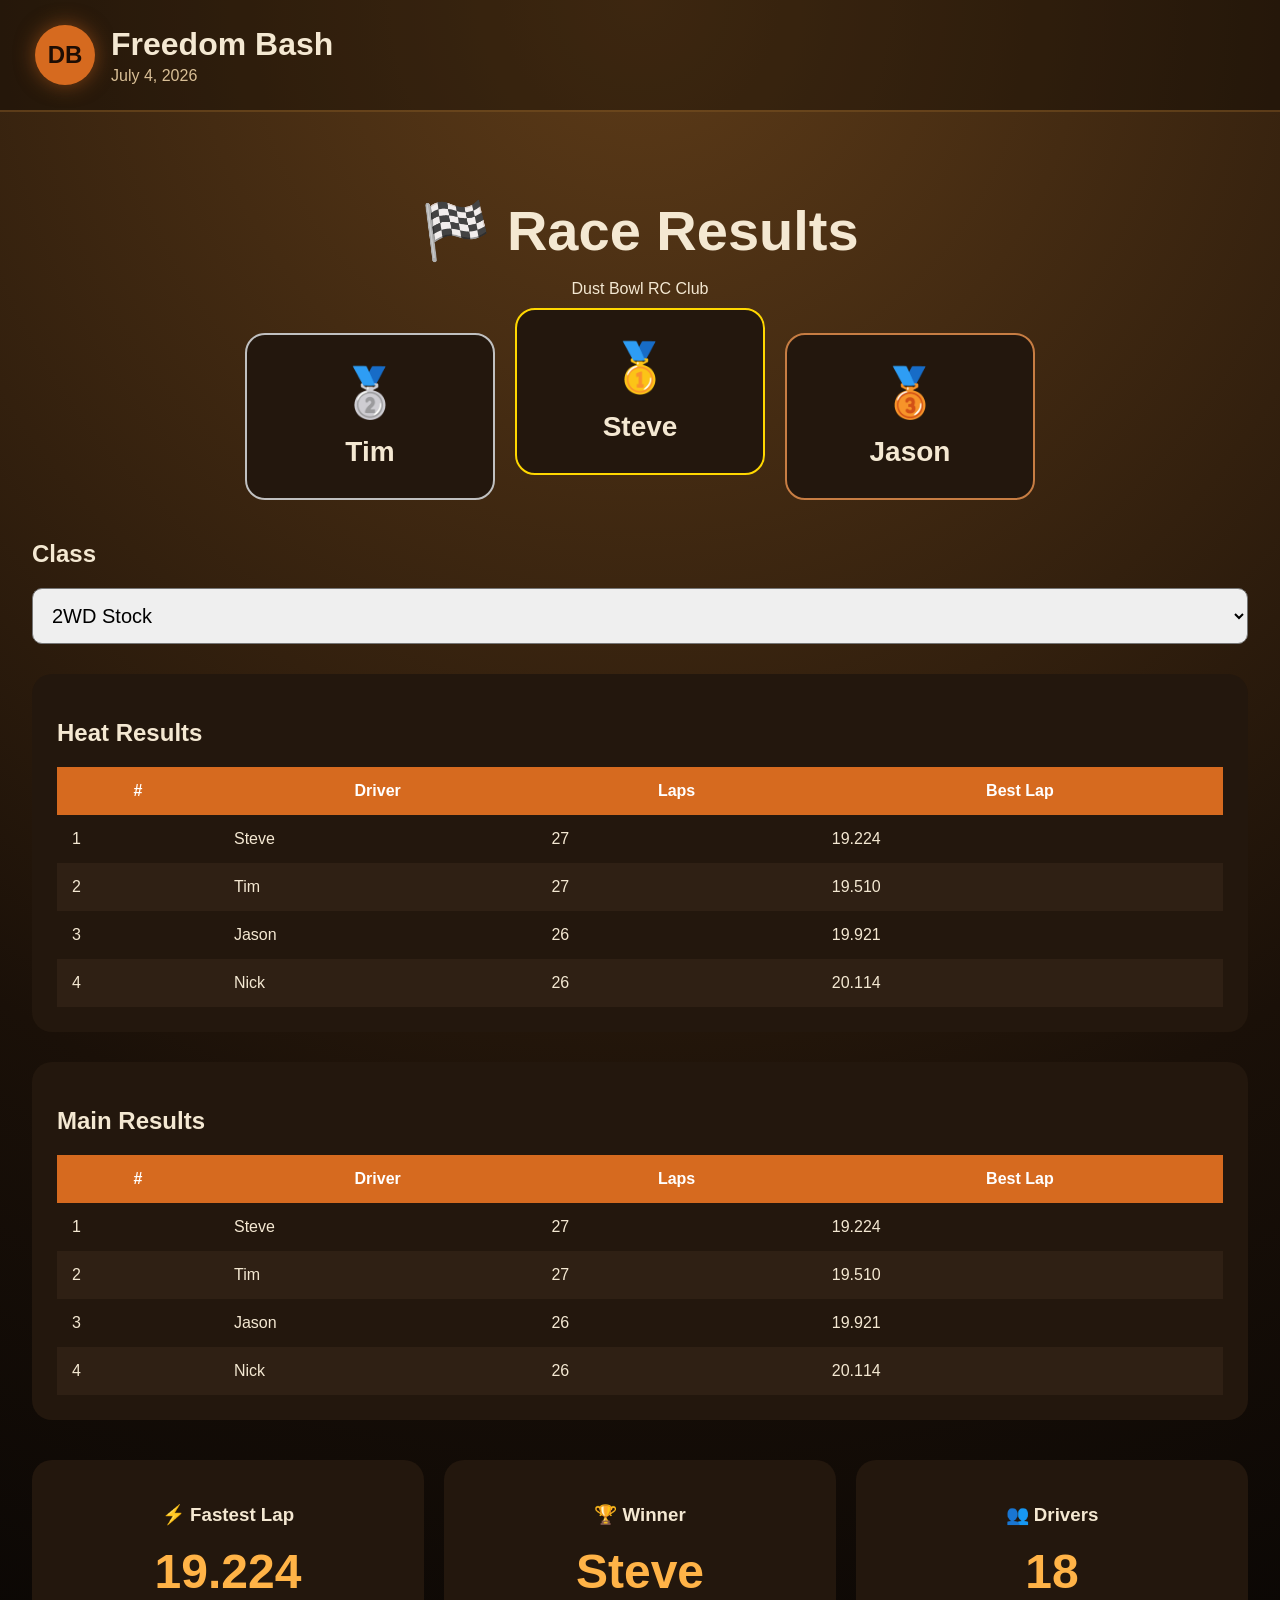
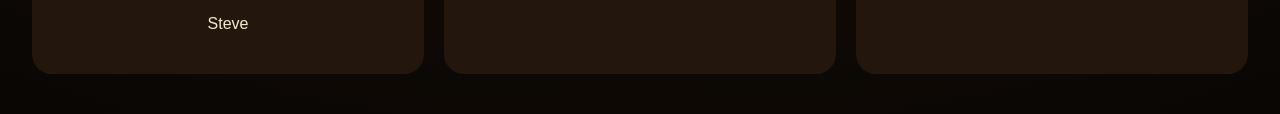
==== raceday.html @ 5daf16a6 "Add project files." ====
﻿<!DOCTYPE html>
<html lang="en">

<head>

    <meta charset="UTF-8">
    <meta name="viewport" content="width=device-width, initial-scale=1.0">

    <title>Dust Bowl RC - Race Day</title>

    <link rel="stylesheet" href="styles/main.css">
    <link rel="stylesheet" href="styles/header.css">
    <link rel="stylesheet" href="styles/raceday.css">

</head>

<body>

    <header class="site-header">

        <div class="logo-area">

            <div class="logo-mark">DB</div>

            <div>
                <h1 id="raceTitle">Freedom Bash</h1>
                <p id="raceDate">July 4, 2026</p>
            </div>

        </div>

    </header>

    <main class="page">

        <section class="hero">

            <h2>🏁 Race Results</h2>

            <p id="raceDescription">
                Dust Bowl RC Club
            </p>

        </section>

        <section class="podium">

            <div class="podium-card second">
                <div class="place">🥈</div>
                <div class="driver" id="secondPlace">Loading...</div>
            </div>

            <div class="podium-card first">
                <div class="place">🥇</div>
                <div class="driver" id="firstPlace">Loading...</div>
            </div>

            <div class="podium-card third">
                <div class="place">🥉</div>
                <div class="driver" id="thirdPlace">Loading...</div>
            </div>

        </section>

        <section class="classSelector">

            <h2>Class</h2>

            <select id="classSelect">
            </select>

        </section>

        <section class="resultsCard">

            <h2>Heat Results</h2>

            <table id="heatTable">

                <thead>

                    <tr>

                        <th>#</th>
                        <th>Driver</th>
                        <th>Laps</th>
                        <th>Best Lap</th>

                    </tr>

                </thead>

                <tbody>
                </tbody>

            </table>

        </section>

        <section class="resultsCard">

            <h2>Main Results</h2>

            <table id="mainTable">

                <thead>

                    <tr>

                        <th>#</th>
                        <th>Driver</th>
                        <th>Laps</th>
                        <th>Best Lap</th>

                    </tr>

                </thead>

                <tbody>
                </tbody>

            </table>

        </section>

        <section class="stats">

            <div class="statCard">

                <h3>⚡ Fastest Lap</h3>

                <h1 id="fastLap">
                    --
                </h1>

                <p id="fastDriver">
                    --
                </p>

            </div>

            <div class="statCard">

                <h3>🏆 Winner</h3>

                <h1 id="winner">
                    --
                </h1>

            </div>

            <div class="statCard">

                <h3>👥 Drivers</h3>

                <h1 id="driverCount">
                    0
                </h1>

            </div>

        </section>

    </main>

    <script src="js/raceday.js"></script>

</body>

</html>
---- styles/main.css ----
*{box-sizing:border-box}
body{
margin:0;
font-family:Segoe UI,Arial,sans-serif;
background:radial-gradient(circle at top,#5d3b18,#1a1008 65%,#090604);
color:#f4e8d2;
min-height:100vh;
}
button,select{font:inherit;}
---- styles/header.css ----
.site-header{
padding:25px 35px;
background:rgba(0,0,0,.35);
border-bottom:2px solid rgba(255,170,70,.25);
}
.logo-area{display:flex;align-items:center;gap:16px;}
.logo-mark{
width:60px;height:60px;border-radius:50%;
display:grid;place-items:center;
font-size:24px;font-weight:bold;
background:#d66a1f;color:#1d0d04;
box-shadow:0 0 20px rgba(214,106,31,.5);
}
h1{margin:0;}
.site-header p{margin:4px 0 0;color:#d9bf96;}
---- styles/raceday.css ----
.page {
    width: min(1300px,95%);
    margin: auto;
    padding: 40px 0;
}

.hero {
    text-align: center;
    margin-bottom: 35px;
}

    .hero h2 {
        font-size: 56px;
        margin-bottom: 10px;
    }

.podium {
    display: flex;
    justify-content: center;
    align-items: flex-end;
    gap: 20px;
    margin-bottom: 40px;
}

.podium-card {
    width: 250px;
    padding: 30px;
    border-radius: 20px;
    background: #23170d;
    text-align: center;
    border: 2px solid #4b2d12;
}

.first {
    transform: translateY(-25px);
    border-color: gold;
}

.second {
    border-color: silver;
}

.third {
    border-color: #c77d43;
}

.place {
    font-size: 48px;
}

.driver {
    font-size: 28px;
    font-weight: bold;
    margin-top: 15px;
}

.classSelector {
    margin: 30px 0;
}

    .classSelector select {
        width: 100%;
        padding: 15px;
        font-size: 20px;
        border-radius: 10px;
    }

.resultsCard {
    background: #23170d;
    padding: 25px;
    margin-top: 30px;
    border-radius: 20px;
}

table {
    width: 100%;
    border-collapse: collapse;
}

th {
    background: #d66a1f;
    color: white;
}

th, td {
    padding: 15px;
}

tr:nth-child(even) {
    background: #2f2014;
}

.stats {
    display: grid;
    grid-template-columns: repeat(3,1fr);
    gap: 20px;
    margin-top: 40px;
}

.statCard {
    background: #23170d;
    border-radius: 20px;
    text-align: center;
    padding: 25px;
}

    .statCard h1 {
        font-size: 48px;
        color: #ffb347;
    }

@media(max-width:900px) {

    .podium {
        flex-direction: column;
    }

    .stats {
        grid-template-columns: 1fr;
    }
}
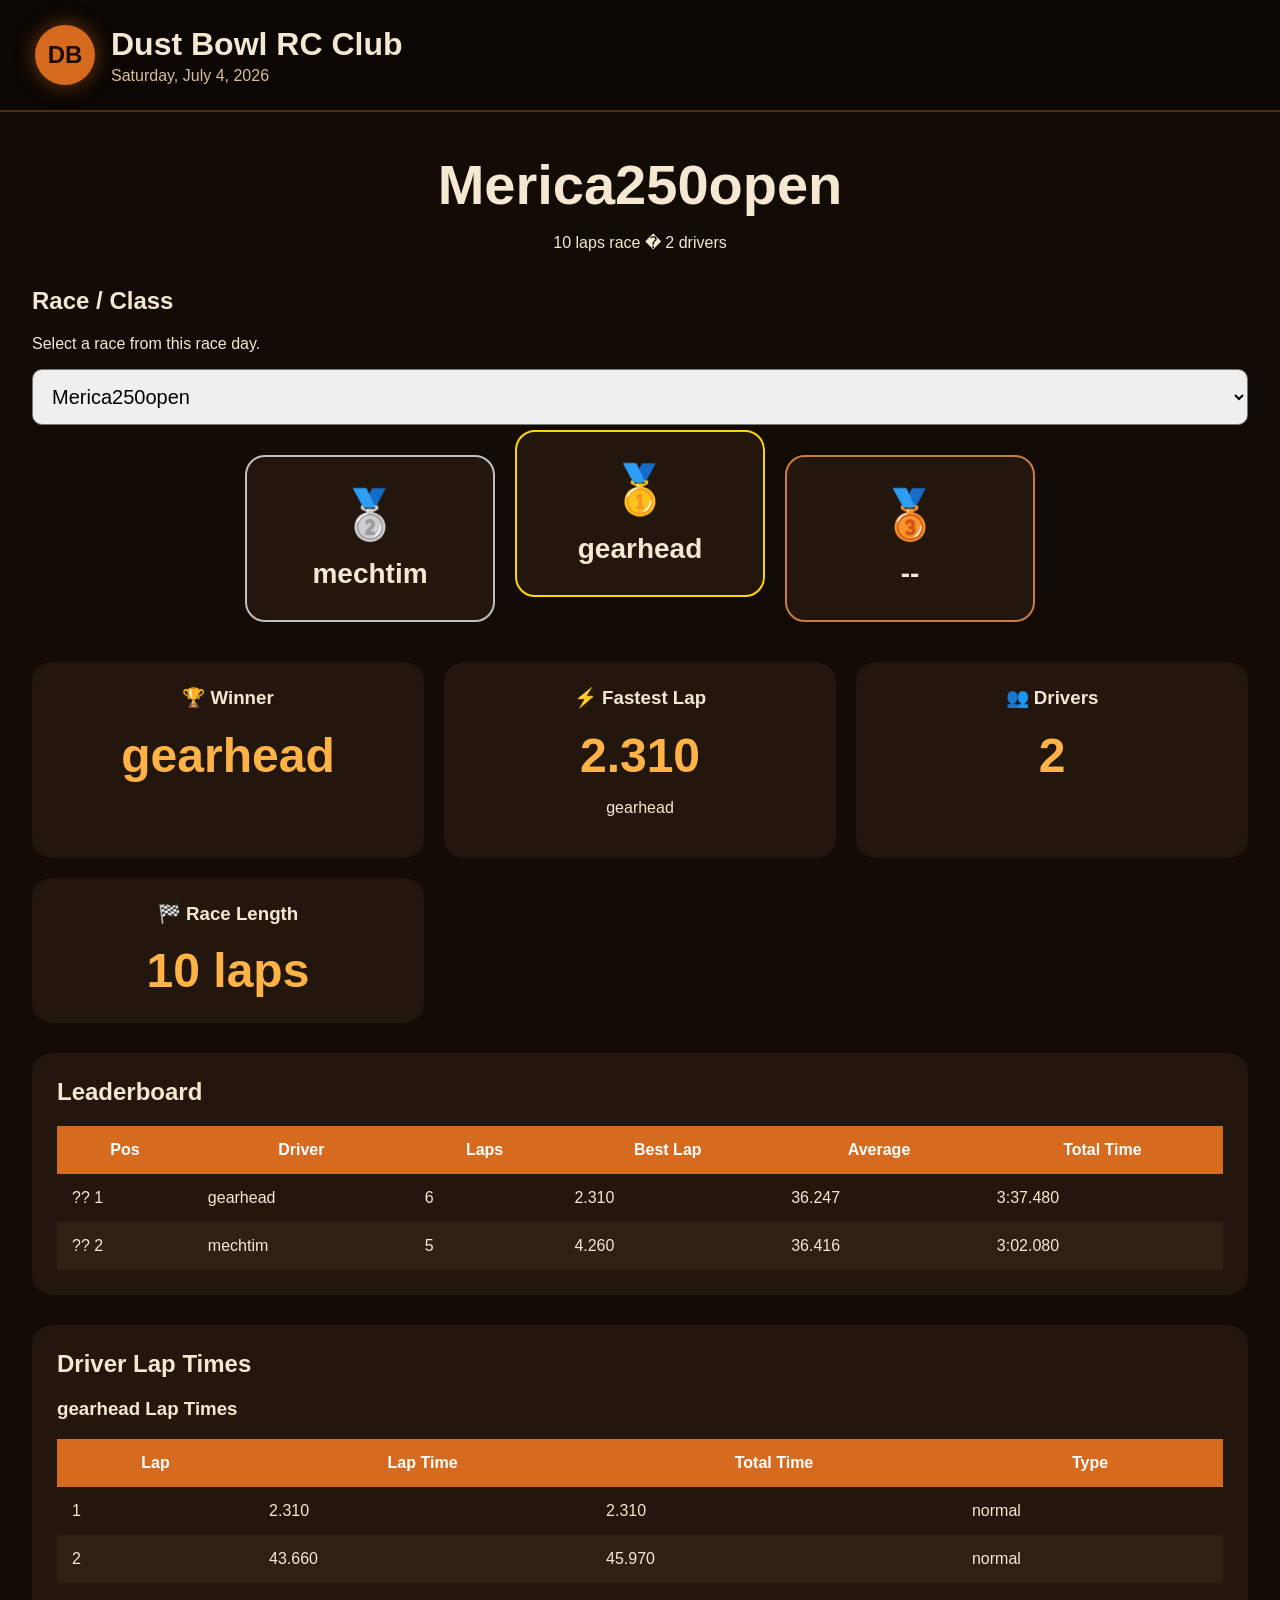
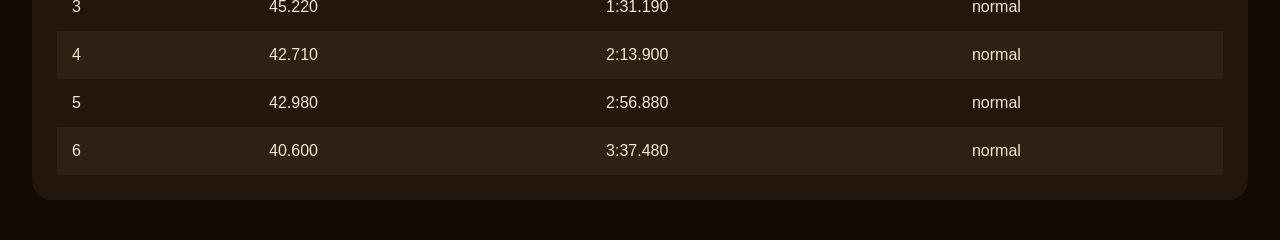
==== commit 119603fa: "latest" ====
--- a/raceday.html
+++ b/raceday.html
@@ -14,7 +14,7 @@
 
 </head>
 
-<body>
+<body class="raceday-page">
 
     <header class="site-header">
 
@@ -23,8 +23,8 @@
             <div class="logo-mark">DB</div>
 
             <div>
-                <h1 id="raceTitle">Freedom Bash</h1>
-                <p id="raceDate">July 4, 2026</p>
+                <h1>Dust Bowl RC Club</h1>
+                <p id="raceDayDate">Loading...</p>
             </div>
 
         </div>
@@ -35,95 +35,78 @@
 
         <section class="hero">
 
-            <h2>🏁 Race Results</h2>
+            <h2 id="raceName">Loading Race...</h2>
 
             <p id="raceDescription">
-                Dust Bowl RC Club
+                Loading race information...
             </p>
+
+        </section>
+
+        <section class="classSelector">
+
+            <div class="classHeader">
+
+                <div>
+
+                    <h2>Race / Class</h2>
+
+                    <p>Select a race from this race day.</p>
+
+                </div>
+
+                <select id="classSelect">
+                </select>
+
+            </div>
 
         </section>
 
         <section class="podium">
 
             <div class="podium-card second">
+
                 <div class="place">🥈</div>
-                <div class="driver" id="secondPlace">Loading...</div>
+
+                <div class="driver" id="secondPlace">
+                    --
+                </div>
+
             </div>
 
             <div class="podium-card first">
+
                 <div class="place">🥇</div>
-                <div class="driver" id="firstPlace">Loading...</div>
+
+                <div class="driver" id="firstPlace">
+                    --
+                </div>
+
             </div>
 
             <div class="podium-card third">
+
                 <div class="place">🥉</div>
-                <div class="driver" id="thirdPlace">Loading...</div>
+
+                <div class="driver" id="thirdPlace">
+                    --
+                </div>
+
             </div>
 
         </section>
 
-        <section class="classSelector">
+        <section class="stats">
 
-            <h2>Class</h2>
+            <div class="statCard">
 
-            <select id="classSelect">
-            </select>
+                <h3>🏆 Winner</h3>
 
-        </section>
+                <h1 id="winner">
+                    --
+                </h1>
 
-        <section class="resultsCard">
-
-            <h2>Heat Results</h2>
-
-            <table id="heatTable">
-
-                <thead>
-
-                    <tr>
-
-                        <th>#</th>
-                        <th>Driver</th>
-                        <th>Laps</th>
-                        <th>Best Lap</th>
-
-                    </tr>
-
-                </thead>
-
-                <tbody>
-                </tbody>
-
-            </table>
-
-        </section>
-
-        <section class="resultsCard">
-
-            <h2>Main Results</h2>
-
-            <table id="mainTable">
-
-                <thead>
-
-                    <tr>
-
-                        <th>#</th>
-                        <th>Driver</th>
-                        <th>Laps</th>
-                        <th>Best Lap</th>
-
-                    </tr>
-
-                </thead>
-
-                <tbody>
-                </tbody>
-
-            </table>
-
-        </section>
-
-        <section class="stats">
+            </div>
 
             <div class="statCard">
 
@@ -141,21 +124,61 @@
 
             <div class="statCard">
 
-                <h3>🏆 Winner</h3>
+                <h3>👥 Drivers</h3>
 
-                <h1 id="winner">
-                    --
+                <h1 id="driverCount">
+                    0
                 </h1>
 
             </div>
 
             <div class="statCard">
 
-                <h3>👥 Drivers</h3>
+                <h3>🏁 Race Length</h3>
 
-                <h1 id="driverCount">
-                    0
+                <h1 id="raceLength">
+                    --
                 </h1>
+
+            </div>
+
+        </section>
+
+        <section class="resultsCard">
+
+            <h2>Leaderboard</h2>
+
+            <table id="heatTable">
+
+                <thead>
+
+                    <tr>
+
+                        <th>Pos</th>
+                        <th>Driver</th>
+                        <th>Laps</th>
+                        <th>Best Lap</th>
+                        <th>Average</th>
+                        <th>Total Time</th>
+
+                    </tr>
+
+                </thead>
+
+                <tbody>
+                </tbody>
+
+            </table>
+
+        </section>
+
+        <section class="resultsCard">
+
+            <h2>Driver Lap Times</h2>
+
+            <div id="lapTimes">
+
+                Select a driver above to view their lap times.
 
             </div>
 
--- a/styles/main.css
+++ b/styles/main.css
@@ -1,9 +1,77 @@
-*{box-sizing:border-box}
-body{
-margin:0;
-font-family:Segoe UI,Arial,sans-serif;
-background:radial-gradient(circle at top,#5d3b18,#1a1008 65%,#090604);
-color:#f4e8d2;
-min-height:100vh;
+/* ==========================================================
+   GLOBAL STYLES
+========================================================== */
+
+*,
+*::before,
+*::after {
+    box-sizing: border-box;
 }
-button,select{font:inherit;}+
+html {
+    height: 100%;
+}
+
+body {
+    margin: 0;
+    min-height: 100vh;
+    font-family: "Segoe UI", Arial, Helvetica, sans-serif;
+    color: #f4e8d2;
+    background: #120b06;
+    overflow-x: hidden;
+}
+
+
+/* ==========================================================
+   LINKS
+========================================================== */
+
+a {
+    color: inherit;
+    text-decoration: none;
+}
+
+
+/* ==========================================================
+   FORM CONTROLS
+========================================================== */
+
+button,
+select,
+input,
+textarea {
+    font: inherit;
+}
+
+
+/* ==========================================================
+   IMAGES
+========================================================== */
+
+img {
+    max-width: 100%;
+    display: block;
+}
+
+
+/* ==========================================================
+   HEADINGS
+========================================================== */
+
+h1,
+h2,
+h3,
+h4,
+h5,
+h6 {
+    margin-top: 0;
+}
+
+
+/* ==========================================================
+   SMOOTH SCROLL
+========================================================== */
+
+html {
+    scroll-behavior: smooth;
+}
